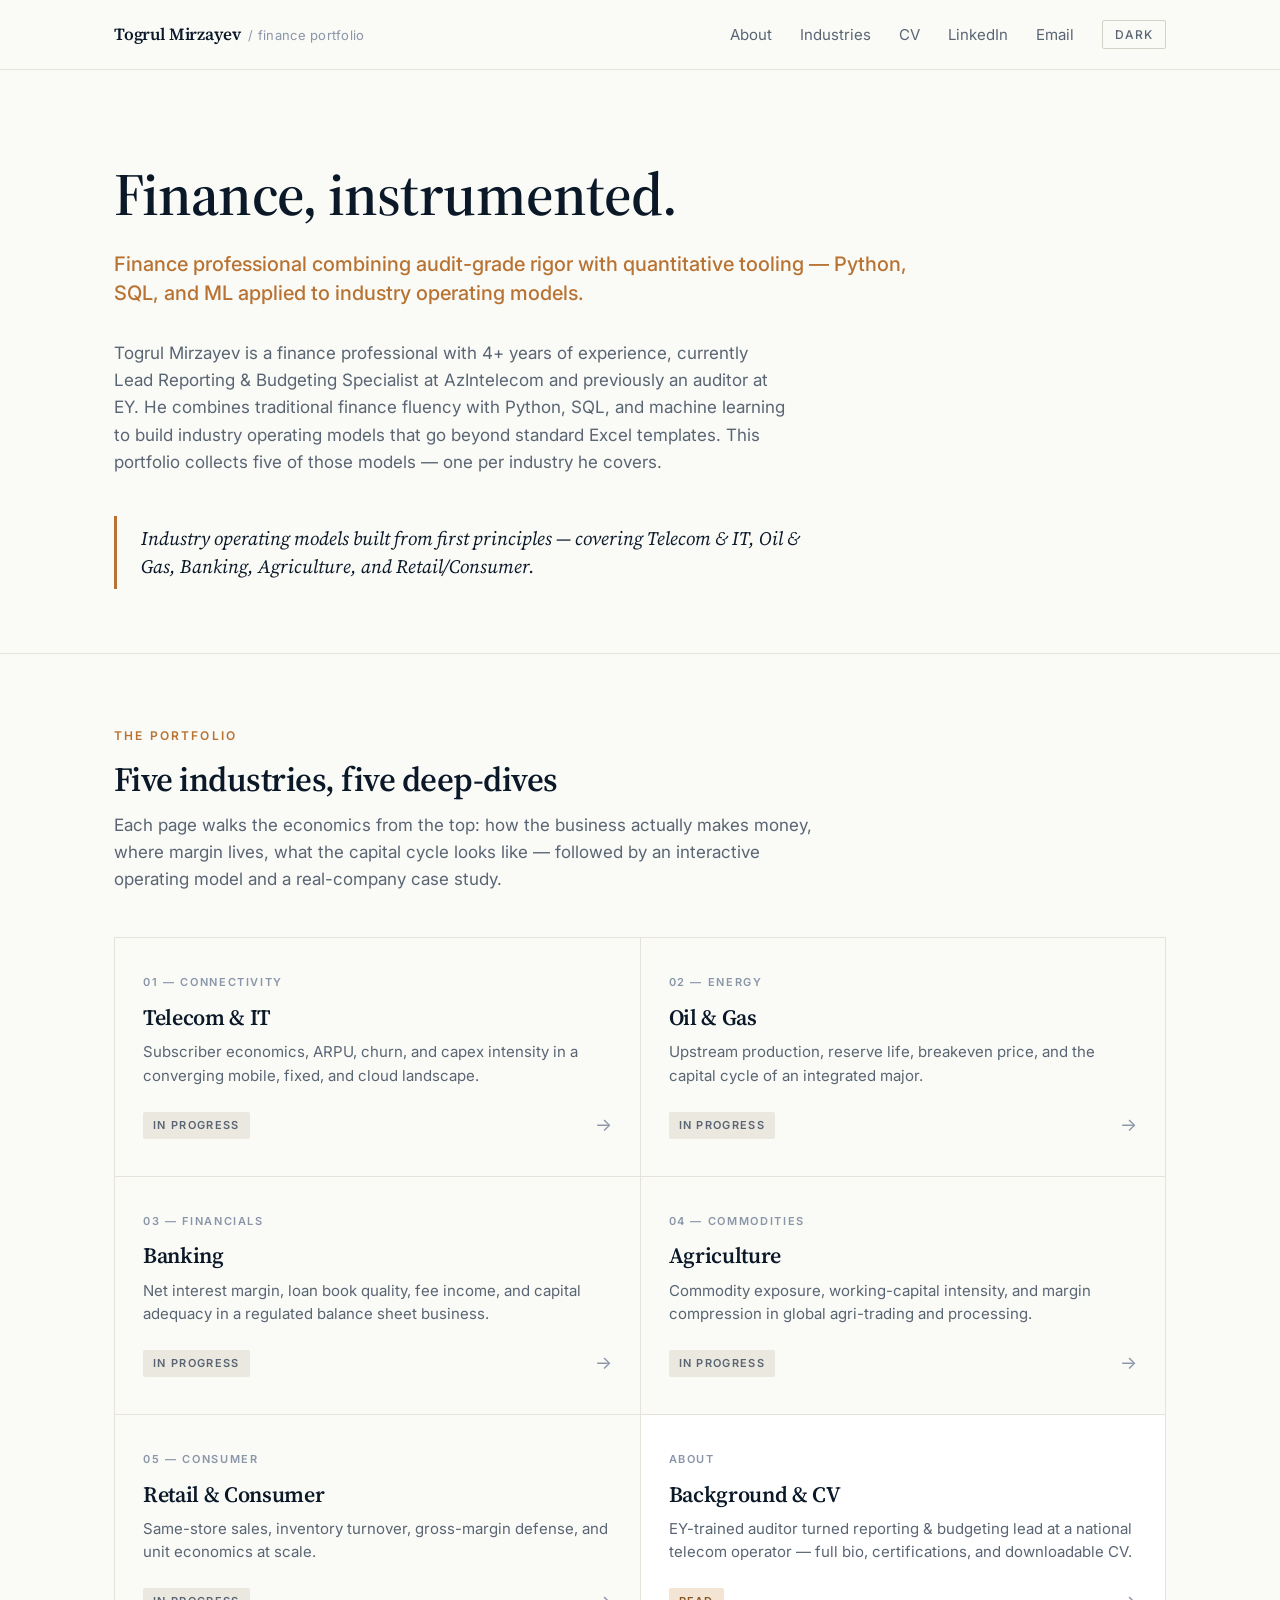
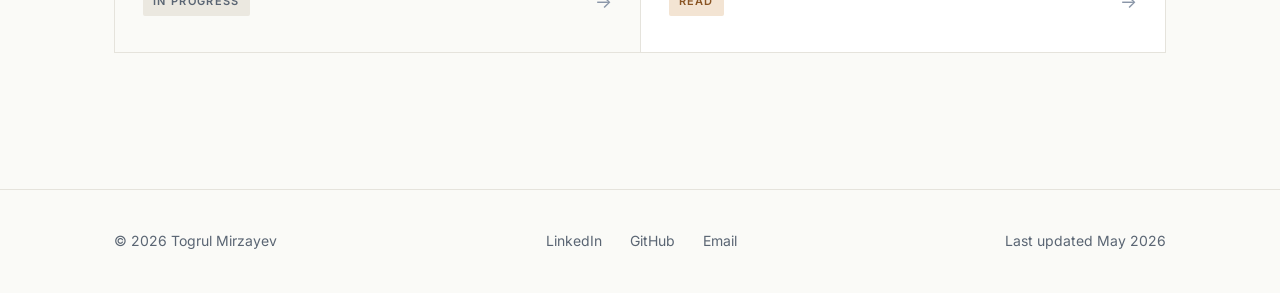
==== index.html @ 83573c83 "Bootstrap finance portfolio site Vanilla HTML/CSS/JS scaffolding for a five-industry finance portfol" ====
<!doctype html>
<html lang="en">
<head>
  <meta charset="utf-8">
  <meta name="viewport" content="width=device-width, initial-scale=1">
  <title>Togrul Mirzayev — Finance Portfolio</title>
  <meta name="description" content="Industry operating models built from first principles — covering Telecom &amp; IT, Oil &amp; Gas, Banking, Agriculture, and Retail/Consumer.">
  <link rel="stylesheet" href="assets/css/styles.css">
  <script src="assets/js/main.js"></script>
</head>
<body>

<header class="site-header">
  <div class="container">
    <a class="brand" href="index.html">Togrul Mirzayev<span class="brand-sub">/ finance portfolio</span></a>
    <nav class="nav" aria-label="Primary">
      <a href="about.html">About</a>
      <a href="industries/index.html">Industries</a>
      <a href="cv/cv.pdf">CV</a>
      <a href="https://www.linkedin.com/in/togrul-mirzayev/" target="_blank" rel="noopener">LinkedIn</a>
      <a href="mailto:mutaliboglutogrul@gmail.com">Email</a>
      <button class="theme-toggle" type="button" aria-label="Toggle dark mode">Dark</button>
    </nav>
  </div>
</header>

<section class="hero">
  <div class="container">
    <h1>Finance, instrumented.</h1>
    <p class="headline">Finance professional combining audit-grade rigor with quantitative tooling — Python, SQL, and ML applied to industry operating models.</p>
    <p class="bio">Togrul Mirzayev is a finance professional with 4+ years of experience, currently Lead Reporting &amp; Budgeting Specialist at AzIntelecom and previously an auditor at EY. He combines traditional finance fluency with Python, SQL, and machine learning to build industry operating models that go beyond standard Excel templates. This portfolio collects five of those models — one per industry he covers.</p>
    <div class="value-prop">
      <p>Industry operating models built from first principles — covering Telecom &amp; IT, Oil &amp; Gas, Banking, Agriculture, and Retail/Consumer.</p>
    </div>
  </div>
</section>

<section id="industries">
  <div class="container">
    <div class="section-header">
      <div class="section-eyebrow">The portfolio</div>
      <h2 class="section-title">Five industries, five deep-dives</h2>
      <p class="section-lede">Each page walks the economics from the top: how the business actually makes money, where margin lives, what the capital cycle looks like — followed by an interactive operating model and a real-company case study.</p>
    </div>

    <div class="industry-grid">

      <a class="industry-card" href="industries/telecom-it/index.html">
        <div>
          <div class="sector">01 — Connectivity</div>
          <h3>Telecom &amp; IT</h3>
          <p>Subscriber economics, ARPU, churn, and capex intensity in a converging mobile, fixed, and cloud landscape.</p>
        </div>
        <div class="card-footer">
          <span class="status status-progress">In progress</span>
          <span class="arrow" aria-hidden="true">&rarr;</span>
        </div>
      </a>

      <a class="industry-card" href="industries/oil-gas/index.html">
        <div>
          <div class="sector">02 — Energy</div>
          <h3>Oil &amp; Gas</h3>
          <p>Upstream production, reserve life, breakeven price, and the capital cycle of an integrated major.</p>
        </div>
        <div class="card-footer">
          <span class="status status-progress">In progress</span>
          <span class="arrow" aria-hidden="true">&rarr;</span>
        </div>
      </a>

      <a class="industry-card" href="industries/banking/index.html">
        <div>
          <div class="sector">03 — Financials</div>
          <h3>Banking</h3>
          <p>Net interest margin, loan book quality, fee income, and capital adequacy in a regulated balance sheet business.</p>
        </div>
        <div class="card-footer">
          <span class="status status-progress">In progress</span>
          <span class="arrow" aria-hidden="true">&rarr;</span>
        </div>
      </a>

      <a class="industry-card" href="industries/agriculture/index.html">
        <div>
          <div class="sector">04 — Commodities</div>
          <h3>Agriculture</h3>
          <p>Commodity exposure, working-capital intensity, and margin compression in global agri-trading and processing.</p>
        </div>
        <div class="card-footer">
          <span class="status status-progress">In progress</span>
          <span class="arrow" aria-hidden="true">&rarr;</span>
        </div>
      </a>

      <a class="industry-card" href="industries/retail-consumer/index.html">
        <div>
          <div class="sector">05 — Consumer</div>
          <h3>Retail &amp; Consumer</h3>
          <p>Same-store sales, inventory turnover, gross-margin defense, and unit economics at scale.</p>
        </div>
        <div class="card-footer">
          <span class="status status-progress">In progress</span>
          <span class="arrow" aria-hidden="true">&rarr;</span>
        </div>
      </a>

      <a class="industry-card" href="about.html" style="background: var(--bg-elevated);">
        <div>
          <div class="sector">About</div>
          <h3>Background &amp; CV</h3>
          <p>EY-trained auditor turned reporting &amp; budgeting lead at a national telecom operator — full bio, certifications, and downloadable CV.</p>
        </div>
        <div class="card-footer">
          <span class="status status-live">Read</span>
          <span class="arrow" aria-hidden="true">&rarr;</span>
        </div>
      </a>

    </div>
  </div>
</section>

<footer class="site-footer">
  <div class="container">
    <div>&copy; 2026 Togrul Mirzayev</div>
    <div class="footer-links">
      <a href="https://www.linkedin.com/in/togrul-mirzayev/" target="_blank" rel="noopener">LinkedIn</a>
      <a href="https://github.com/jackiDefi" target="_blank" rel="noopener">GitHub</a>
      <a href="mailto:mutaliboglutogrul@gmail.com">Email</a>
    </div>
    <div>Last updated May 2026</div>
  </div>
</footer>

</body>
</html>
---- assets/css/styles.css ----
/* ---------------------------------------------------------------
   Togrul Mirzayev — Finance Portfolio
   Single shared stylesheet. Editorial / restrained.
--------------------------------------------------------------- */

@import url('https://fonts.googleapis.com/css2?family=Inter:wght@400;500;600;700&family=Source+Serif+4:opsz,wght@8..60,400;8..60,500;8..60,600;8..60,700&display=swap');

:root {
  --bg: #fafaf7;
  --bg-elevated: #ffffff;
  --text: #0a1828;
  --text-muted: #5a6573;
  --text-subtle: #8a96a8;
  --accent: #b87333;
  --accent-hover: #a16429;
  --border: #e5e3dc;
  --border-strong: #d4d2c8;
  --hover-bg: #f1efe6;
  --status-progress-bg: #ebe8e0;
  --status-progress-text: #5a6573;
  --status-live-bg: #f3e4d3;
  --status-live-text: #8a5524;
  --negative: #c0392b;
}

[data-theme="dark"] {
  --bg: #0a1828;
  --bg-elevated: #0f2138;
  --text: #fafaf7;
  --text-muted: #9aa5b5;
  --text-subtle: #6a7585;
  --accent: #d49254;
  --accent-hover: #e0a468;
  --border: #1f2d40;
  --border-strong: #2a3a52;
  --hover-bg: #14243a;
  --status-progress-bg: #1f2d40;
  --status-progress-text: #9aa5b5;
  --status-live-bg: #3a2a18;
  --status-live-text: #e0a468;
  --negative: #e57363;
}

* { box-sizing: border-box; margin: 0; padding: 0; }
html { scroll-behavior: smooth; }

body {
  font-family: 'Inter', -apple-system, BlinkMacSystemFont, 'Segoe UI', sans-serif;
  background: var(--bg);
  color: var(--text);
  line-height: 1.6;
  font-size: 16px;
  -webkit-font-smoothing: antialiased;
  -moz-osx-font-smoothing: grayscale;
  transition: background-color 0.2s ease, color 0.2s ease;
}

h1, h2, h3, h4, h5, h6 {
  font-family: 'Source Serif 4', 'Source Serif Pro', Georgia, serif;
  font-weight: 600;
  letter-spacing: -0.015em;
  line-height: 1.2;
  color: var(--text);
}

a { color: var(--accent); text-decoration: none; }
a:hover { color: var(--accent-hover); }

.container {
  max-width: 1100px;
  margin: 0 auto;
  padding: 0 1.5rem;
}
.container-narrow {
  max-width: 720px;
  margin: 0 auto;
  padding: 0 1.5rem;
}

/* ----- Header ----- */
.site-header {
  border-bottom: 1px solid var(--border);
  padding: 1.25rem 0;
  background: var(--bg);
  position: sticky;
  top: 0;
  z-index: 10;
}
.site-header .container {
  display: flex;
  align-items: center;
  justify-content: space-between;
  gap: 2rem;
}
.brand {
  font-family: 'Source Serif 4', Georgia, serif;
  font-weight: 600;
  font-size: 1.0625rem;
  color: var(--text);
  letter-spacing: -0.01em;
}
.brand:hover { color: var(--accent); }
.brand-sub {
  font-family: 'Inter', sans-serif;
  font-weight: 400;
  font-size: 0.8125rem;
  color: var(--text-subtle);
  margin-left: 0.5rem;
  letter-spacing: 0.02em;
}

.nav {
  display: flex;
  align-items: center;
  gap: 1.75rem;
  font-size: 0.9375rem;
}
.nav a {
  color: var(--text-muted);
  transition: color 0.15s ease;
}
.nav a:hover, .nav a.active { color: var(--text); }

.theme-toggle {
  background: none;
  border: 1px solid var(--border-strong);
  color: var(--text-muted);
  padding: 0.375rem 0.75rem;
  font-family: inherit;
  font-size: 0.75rem;
  cursor: pointer;
  border-radius: 2px;
  letter-spacing: 0.08em;
  text-transform: uppercase;
  font-weight: 500;
  transition: color 0.15s ease, border-color 0.15s ease;
}
.theme-toggle:hover { color: var(--text); border-color: var(--text-muted); }

/* ----- Hero ----- */
.hero {
  padding: 5.5rem 0 4rem;
  border-bottom: 1px solid var(--border);
}
.hero h1 {
  font-size: clamp(2.25rem, 5.5vw, 3.75rem);
  margin-bottom: 1.25rem;
  max-width: 22ch;
}
.hero .headline {
  font-size: clamp(1.0625rem, 1.8vw, 1.25rem);
  color: var(--accent);
  font-weight: 500;
  margin-bottom: 2rem;
  max-width: 52rem;
  line-height: 1.45;
}
.hero .bio {
  font-size: 1.0625rem;
  color: var(--text-muted);
  max-width: 42rem;
}
.value-prop {
  border-left: 3px solid var(--accent);
  padding: 0.5rem 0 0.5rem 1.5rem;
  margin-top: 2.5rem;
  max-width: 44rem;
}
.value-prop p {
  font-family: 'Source Serif 4', Georgia, serif;
  font-size: 1.1875rem;
  font-style: italic;
  color: var(--text);
  line-height: 1.5;
}

/* ----- Section ----- */
section { padding: 4.5rem 0; }
.section-header { margin-bottom: 2.75rem; }
.section-eyebrow {
  font-size: 0.75rem;
  text-transform: uppercase;
  letter-spacing: 0.18em;
  color: var(--accent);
  margin-bottom: 0.875rem;
  font-weight: 600;
  font-family: 'Inter', sans-serif;
}
.section-title {
  font-size: clamp(1.625rem, 3vw, 2.125rem);
  margin-bottom: 0.75rem;
}
.section-lede {
  color: var(--text-muted);
  max-width: 44rem;
  font-size: 1.0625rem;
}

/* ----- Industry grid ----- */
.industry-grid {
  display: grid;
  grid-template-columns: repeat(2, 1fr);
  gap: 1px;
  background: var(--border);
  border: 1px solid var(--border);
}
.industry-card {
  background: var(--bg);
  padding: 2.25rem 1.75rem;
  color: inherit;
  display: flex;
  flex-direction: column;
  justify-content: space-between;
  min-height: 200px;
  transition: background 0.15s ease;
  position: relative;
}
.industry-card:hover { background: var(--hover-bg); color: inherit; }
.industry-card h3 {
  font-size: 1.375rem;
  margin-bottom: 0.625rem;
}
.industry-card .sector {
  font-size: 0.6875rem;
  text-transform: uppercase;
  letter-spacing: 0.15em;
  color: var(--text-subtle);
  margin-bottom: 0.75rem;
  font-weight: 600;
}
.industry-card p {
  color: var(--text-muted);
  font-size: 0.9375rem;
  margin-bottom: 1.5rem;
  line-height: 1.55;
}
.industry-card .card-footer {
  display: flex;
  align-items: center;
  justify-content: space-between;
  margin-top: auto;
}
.industry-card .arrow {
  color: var(--text-subtle);
  font-size: 1.125rem;
  transition: transform 0.15s ease, color 0.15s ease;
}
.industry-card:hover .arrow {
  transform: translateX(4px);
  color: var(--accent);
}

.status {
  display: inline-block;
  font-size: 0.6875rem;
  font-weight: 600;
  text-transform: uppercase;
  letter-spacing: 0.12em;
  padding: 0.3125rem 0.625rem;
  border-radius: 2px;
  font-family: 'Inter', sans-serif;
}
.status-progress {
  background: var(--status-progress-bg);
  color: var(--status-progress-text);
}
.status-live {
  background: var(--status-live-bg);
  color: var(--status-live-text);
}

/* ----- Page header (about / industries / individual) ----- */
.page-header {
  padding: 4.5rem 0 2.75rem;
  border-bottom: 1px solid var(--border);
}
.page-header .eyebrow {
  font-size: 0.75rem;
  text-transform: uppercase;
  letter-spacing: 0.18em;
  color: var(--accent);
  margin-bottom: 0.875rem;
  font-weight: 600;
}
.page-header h1 {
  font-size: clamp(2rem, 4.5vw, 3rem);
  margin-bottom: 0.75rem;
  max-width: 22ch;
}
.page-header .subtitle {
  color: var(--text-muted);
  font-size: 1.0625rem;
  max-width: 44rem;
}

/* ----- Prose ----- */
.prose {
  max-width: 44rem;
  font-size: 1.0625rem;
}
.prose p {
  margin-bottom: 1.25rem;
  color: var(--text);
  line-height: 1.7;
}
.prose h2 {
  font-size: 1.5rem;
  margin: 2.75rem 0 1rem;
}
.prose h3 {
  font-size: 1.1875rem;
  margin: 2rem 0 0.75rem;
}
.prose ul, .prose ol {
  margin: 0 0 1.25rem 1.5rem;
  color: var(--text);
}
.prose li { margin-bottom: 0.375rem; line-height: 1.65; }

/* ----- Detail list (about page) ----- */
.detail-grid {
  display: grid;
  grid-template-columns: 180px 1fr;
  gap: 1.5rem 2.5rem;
  margin: 2.5rem 0;
  max-width: 44rem;
}
.detail-grid dt {
  font-size: 0.75rem;
  text-transform: uppercase;
  letter-spacing: 0.12em;
  color: var(--text-subtle);
  padding-top: 0.25rem;
  font-weight: 600;
}
.detail-grid dd { color: var(--text); }
.detail-grid dd ul { list-style: none; }
.detail-grid dd li { padding: 0.125rem 0; }

/* ----- Buttons ----- */
.btn {
  display: inline-block;
  background: var(--text);
  color: var(--bg);
  padding: 0.8125rem 1.5rem;
  font-weight: 500;
  font-size: 0.9375rem;
  border-radius: 2px;
  transition: background 0.15s ease;
  border: 1px solid var(--text);
  cursor: pointer;
  font-family: inherit;
}
.btn:hover { background: var(--accent); border-color: var(--accent); color: var(--bg); }
.btn-outline {
  background: transparent;
  color: var(--text);
}
.btn-outline:hover { background: var(--text); color: var(--bg); }

/* ----- Breadcrumb ----- */
.breadcrumb {
  padding: 1.25rem 0;
  font-size: 0.875rem;
  color: var(--text-muted);
  border-bottom: 1px solid var(--border);
}
.breadcrumb a { color: var(--text-muted); }
.breadcrumb a:hover { color: var(--text); }
.breadcrumb .sep { margin: 0 0.5rem; color: var(--text-subtle); }
.breadcrumb .current { color: var(--text); }

/* ----- Coming soon block ----- */
.coming-soon {
  padding: 6rem 0;
  text-align: center;
}
.coming-soon .eyebrow {
  display: inline-block;
  font-size: 0.75rem;
  text-transform: uppercase;
  letter-spacing: 0.18em;
  color: var(--accent);
  margin-bottom: 1.5rem;
  font-weight: 600;
}
.coming-soon h1 {
  font-size: clamp(2rem, 4vw, 2.75rem);
  margin-bottom: 1rem;
}
.coming-soon p {
  color: var(--text-muted);
  max-width: 36rem;
  margin: 0 auto 2rem;
  font-size: 1.0625rem;
}
.coming-soon .scope {
  max-width: 36rem;
  margin: 2.5rem auto 0;
  text-align: left;
  padding: 1.75rem;
  border: 1px solid var(--border);
  border-radius: 2px;
}
.coming-soon .scope h3 {
  font-size: 0.75rem;
  text-transform: uppercase;
  letter-spacing: 0.15em;
  color: var(--accent);
  margin-bottom: 1rem;
  font-weight: 600;
  font-family: 'Inter', sans-serif;
}
.coming-soon .scope ul {
  list-style: none;
  color: var(--text);
}
.coming-soon .scope li {
  padding: 0.5rem 0;
  border-bottom: 1px solid var(--border);
  font-size: 0.9375rem;
}
.coming-soon .scope li:last-child { border-bottom: none; }

/* ----- Footer ----- */
.site-footer {
  border-top: 1px solid var(--border);
  padding: 2.5rem 0;
  margin-top: 4rem;
  font-size: 0.875rem;
  color: var(--text-muted);
}
.site-footer .container {
  display: flex;
  justify-content: space-between;
  align-items: center;
  flex-wrap: wrap;
  gap: 1rem;
}
.footer-links {
  display: flex;
  gap: 1.75rem;
}
.footer-links a { color: var(--text-muted); }
.footer-links a:hover { color: var(--text); }

/* ----- Tabular numbers ----- */
.num, td.num, .num td, .tabular {
  font-variant-numeric: tabular-nums;
}

/* ----- Responsive ----- */
@media (max-width: 768px) {
  .industry-grid { grid-template-columns: 1fr; }
  .hero { padding: 3.5rem 0 3rem; }
  section { padding: 3rem 0; }
  .detail-grid { grid-template-columns: 1fr; gap: 0.25rem 0; }
  .detail-grid dt { padding-top: 1.25rem; }
  .nav { gap: 1.25rem; font-size: 0.875rem; }
  .site-header .container { flex-wrap: wrap; }
  .site-footer .container { flex-direction: column; text-align: center; }
  .footer-links { flex-wrap: wrap; justify-content: center; }
}

@media (max-width: 480px) {
  .container, .container-narrow { padding: 0 1.25rem; }
  .nav { gap: 1rem; font-size: 0.8125rem; }
  .brand-sub { display: none; }
}
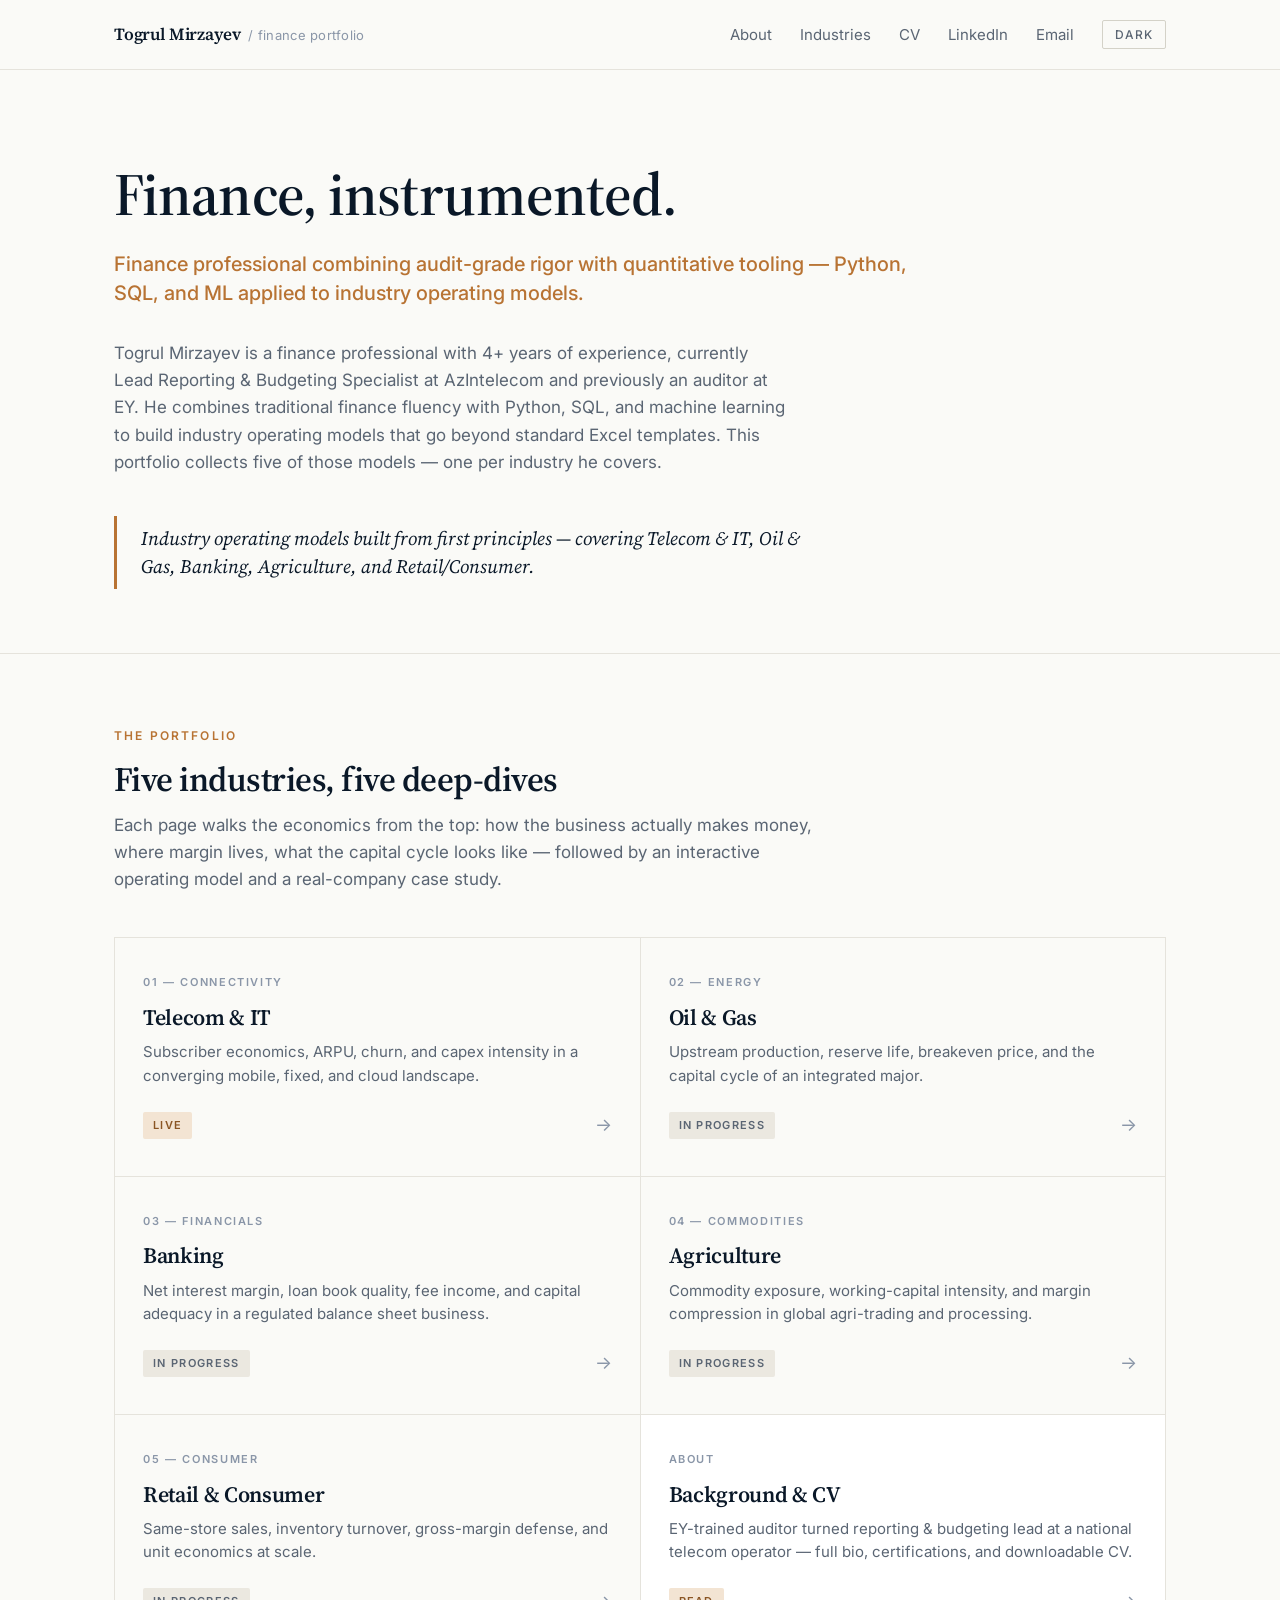
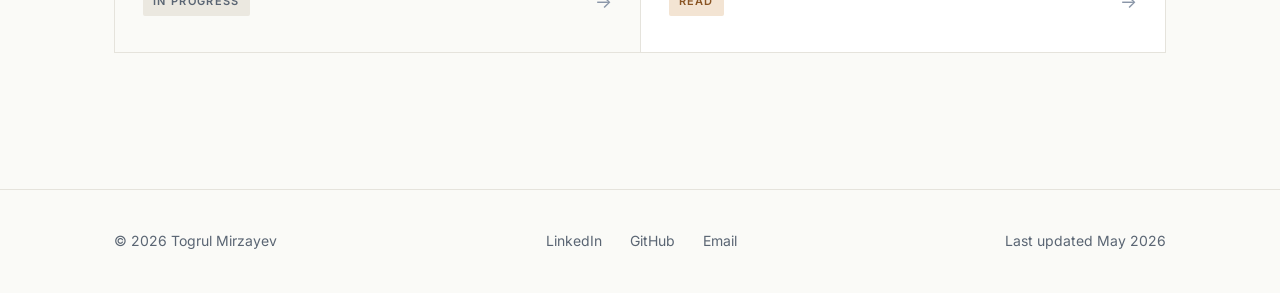
==== commit 47391d8a: "Add Telecom & IT deep-dive Replaces the "Coming soon" placeholder with the full deep-dive: industry " ====
--- a/index.html
+++ b/index.html
@@ -16,7 +16,7 @@
     <nav class="nav" aria-label="Primary">
       <a href="about.html">About</a>
       <a href="industries/index.html">Industries</a>
-      <a href="cv/cv.pdf">CV</a>
+      <a href="cv/cv.pdf" download="Togrul-Mirzayev-CV.pdf">CV</a>
       <a href="https://www.linkedin.com/in/togrul-mirzayev/" target="_blank" rel="noopener">LinkedIn</a>
       <a href="mailto:mutaliboglutogrul@gmail.com">Email</a>
       <button class="theme-toggle" type="button" aria-label="Toggle dark mode">Dark</button>
@@ -52,7 +52,7 @@
           <p>Subscriber economics, ARPU, churn, and capex intensity in a converging mobile, fixed, and cloud landscape.</p>
         </div>
         <div class="card-footer">
-          <span class="status status-progress">In progress</span>
+          <span class="status status-live">Live</span>
           <span class="arrow" aria-hidden="true">&rarr;</span>
         </div>
       </a>
--- a/assets/css/styles.css
+++ b/assets/css/styles.css
@@ -449,6 +449,321 @@
   font-variant-numeric: tabular-nums;
 }
 
+/* ----- Interactive operating model ----- */
+.model {
+  display: grid;
+  grid-template-columns: 340px 1fr;
+  gap: 2.5rem;
+  margin: 2rem 0;
+  align-items: start;
+}
+.model-inputs {
+  background: var(--bg);
+  border: 1px solid var(--border);
+  padding: 1.75rem 1.5rem;
+  position: sticky;
+  top: 5rem;
+}
+.model-inputs h3 {
+  font-size: 0.75rem;
+  text-transform: uppercase;
+  letter-spacing: 0.15em;
+  color: var(--accent);
+  margin-bottom: 1.25rem;
+  font-weight: 600;
+  font-family: 'Inter', sans-serif;
+}
+.input-group {
+  display: block;
+  margin-bottom: 1rem;
+}
+.input-group:last-of-type { margin-bottom: 0.5rem; }
+.input-group label {
+  display: flex;
+  justify-content: space-between;
+  align-items: baseline;
+  font-size: 0.8125rem;
+  color: var(--text-muted);
+  margin-bottom: 0.375rem;
+}
+.input-group label .unit {
+  color: var(--text-subtle);
+  font-size: 0.75rem;
+}
+.input-group .value-display {
+  font-variant-numeric: tabular-nums;
+  color: var(--text);
+  font-weight: 600;
+  font-size: 0.9375rem;
+}
+.input-group input[type="range"] {
+  width: 100%;
+  -webkit-appearance: none;
+  appearance: none;
+  height: 4px;
+  background: var(--border-strong);
+  border-radius: 2px;
+  outline: none;
+  margin: 0.25rem 0;
+}
+.input-group input[type="range"]::-webkit-slider-thumb {
+  -webkit-appearance: none;
+  appearance: none;
+  width: 16px;
+  height: 16px;
+  background: var(--accent);
+  border-radius: 50%;
+  cursor: pointer;
+  transition: transform 0.1s ease;
+}
+.input-group input[type="range"]::-webkit-slider-thumb:hover { transform: scale(1.15); }
+.input-group input[type="range"]::-moz-range-thumb {
+  width: 16px;
+  height: 16px;
+  background: var(--accent);
+  border-radius: 50%;
+  cursor: pointer;
+  border: none;
+}
+.input-divider {
+  border-top: 1px solid var(--border);
+  margin: 1.25rem 0;
+}
+.input-section-label {
+  font-size: 0.6875rem;
+  text-transform: uppercase;
+  letter-spacing: 0.12em;
+  color: var(--text-subtle);
+  margin-bottom: 0.75rem;
+  font-weight: 600;
+}
+.btn-reset {
+  margin-top: 1.25rem;
+  width: 100%;
+  background: transparent;
+  color: var(--text-muted);
+  border: 1px solid var(--border-strong);
+  padding: 0.5rem 1rem;
+  font-size: 0.8125rem;
+  font-family: inherit;
+  cursor: pointer;
+  border-radius: 2px;
+  transition: color 0.15s ease, border-color 0.15s ease;
+}
+.btn-reset:hover { color: var(--text); border-color: var(--text-muted); }
+
+.model-outputs {
+  min-width: 0;
+}
+
+/* ----- Forecast tables ----- */
+.fin-table {
+  width: 100%;
+  border-collapse: collapse;
+  font-size: 0.875rem;
+  font-variant-numeric: tabular-nums;
+  margin-bottom: 1.5rem;
+}
+.fin-table caption {
+  text-align: left;
+  font-size: 0.6875rem;
+  text-transform: uppercase;
+  letter-spacing: 0.15em;
+  color: var(--accent);
+  font-weight: 600;
+  font-family: 'Inter', sans-serif;
+  padding-bottom: 0.75rem;
+  caption-side: top;
+}
+.fin-table thead th {
+  text-align: right;
+  padding: 0.625rem 0.75rem;
+  font-size: 0.75rem;
+  font-weight: 600;
+  color: var(--text-subtle);
+  text-transform: uppercase;
+  letter-spacing: 0.08em;
+  border-bottom: 1px solid var(--border-strong);
+}
+.fin-table thead th:first-child {
+  text-align: left;
+  color: var(--text-muted);
+}
+.fin-table tbody td {
+  padding: 0.5rem 0.75rem;
+  text-align: right;
+  border-bottom: 1px solid var(--border);
+  color: var(--text);
+}
+.fin-table tbody td:first-child {
+  text-align: left;
+  color: var(--text-muted);
+  font-weight: 500;
+}
+.fin-table tbody tr.subtotal td {
+  border-top: 1px solid var(--border-strong);
+  border-bottom: 1px solid var(--border-strong);
+  font-weight: 600;
+  background: var(--hover-bg);
+}
+.fin-table tbody tr.subtotal td:first-child { color: var(--text); }
+.fin-table .negative { color: var(--negative); }
+
+/* ----- DCF summary box ----- */
+.dcf-summary {
+  display: grid;
+  grid-template-columns: repeat(4, 1fr);
+  gap: 1px;
+  background: var(--border);
+  border: 1px solid var(--border);
+  margin: 1.5rem 0 2rem;
+}
+.dcf-cell {
+  background: var(--bg);
+  padding: 1.25rem 1rem;
+}
+.dcf-cell .label {
+  font-size: 0.6875rem;
+  text-transform: uppercase;
+  letter-spacing: 0.12em;
+  color: var(--text-subtle);
+  margin-bottom: 0.375rem;
+  font-weight: 600;
+}
+.dcf-cell .figure {
+  font-size: 1.5rem;
+  font-weight: 600;
+  font-family: 'Source Serif 4', Georgia, serif;
+  font-variant-numeric: tabular-nums;
+  letter-spacing: -0.01em;
+  color: var(--text);
+}
+.dcf-cell .unit {
+  display: block;
+  font-size: 0.75rem;
+  color: var(--text-subtle);
+  margin-top: 0.25rem;
+  font-family: 'Inter', sans-serif;
+  font-weight: 400;
+}
+
+/* ----- Chart containers ----- */
+.chart-row {
+  display: grid;
+  grid-template-columns: 1fr 1fr;
+  gap: 1.5rem;
+  margin-bottom: 2rem;
+}
+.chart-container {
+  background: var(--bg);
+  border: 1px solid var(--border);
+  padding: 1.25rem;
+}
+.chart-container h4 {
+  font-size: 0.6875rem;
+  text-transform: uppercase;
+  letter-spacing: 0.15em;
+  color: var(--accent);
+  margin-bottom: 1rem;
+  font-weight: 600;
+  font-family: 'Inter', sans-serif;
+}
+.chart-container .canvas-wrap {
+  position: relative;
+  height: 220px;
+}
+
+/* ----- Comparison table (case study) ----- */
+.compare-table {
+  width: 100%;
+  border-collapse: collapse;
+  font-size: 0.9375rem;
+  font-variant-numeric: tabular-nums;
+  margin: 1.5rem 0;
+}
+.compare-table th, .compare-table td {
+  padding: 0.875rem 1rem;
+  border-bottom: 1px solid var(--border);
+  text-align: right;
+}
+.compare-table th { color: var(--text-subtle); font-weight: 600; font-size: 0.75rem; text-transform: uppercase; letter-spacing: 0.1em; }
+.compare-table th:first-child, .compare-table td:first-child { text-align: left; color: var(--text-muted); }
+
+/* ----- Source / assumption pill ----- */
+.tag {
+  display: inline-block;
+  font-size: 0.6875rem;
+  text-transform: uppercase;
+  letter-spacing: 0.1em;
+  padding: 0.1875rem 0.5rem;
+  border-radius: 2px;
+  font-weight: 600;
+  margin-left: 0.5rem;
+  vertical-align: middle;
+}
+.tag-source { background: var(--status-progress-bg); color: var(--status-progress-text); }
+.tag-assume { background: var(--status-live-bg); color: var(--status-live-text); }
+
+/* ----- Prev / next industry nav ----- */
+.industry-nav {
+  display: grid;
+  grid-template-columns: 1fr 1fr;
+  gap: 1px;
+  background: var(--border);
+  border: 1px solid var(--border);
+  margin-top: 3rem;
+}
+.industry-nav a {
+  background: var(--bg);
+  padding: 1.5rem 1.5rem;
+  color: inherit;
+  transition: background 0.15s ease;
+}
+.industry-nav a:hover { background: var(--hover-bg); }
+.industry-nav .direction {
+  font-size: 0.6875rem;
+  text-transform: uppercase;
+  letter-spacing: 0.15em;
+  color: var(--text-subtle);
+  margin-bottom: 0.375rem;
+  font-weight: 600;
+}
+.industry-nav .label {
+  font-family: 'Source Serif 4', Georgia, serif;
+  font-size: 1.125rem;
+  font-weight: 600;
+  color: var(--text);
+}
+.industry-nav .next { text-align: right; }
+.industry-nav .disabled {
+  background: var(--bg);
+  padding: 1.5rem;
+  color: var(--text-subtle);
+}
+.industry-nav .disabled .label { color: var(--text-subtle); }
+
+/* ----- Section divider for in-page jumps ----- */
+.section-divider {
+  border-top: 1px solid var(--border);
+  margin: 3rem 0;
+}
+
+/* ----- Responsive: model layout collapses ----- */
+@media (max-width: 900px) {
+  .model { grid-template-columns: 1fr; gap: 1.5rem; }
+  .model-inputs { position: static; }
+  .chart-row { grid-template-columns: 1fr; }
+  .dcf-summary { grid-template-columns: repeat(2, 1fr); }
+}
+
+@media (max-width: 768px) {
+  .industry-nav { grid-template-columns: 1fr; }
+  .industry-nav .next { text-align: left; }
+  .fin-table { font-size: 0.8125rem; }
+  .fin-table thead th, .fin-table tbody td { padding: 0.5rem 0.5rem; }
+  .compare-table { font-size: 0.875rem; }
+}
+
 /* ----- Responsive ----- */
 @media (max-width: 768px) {
   .industry-grid { grid-template-columns: 1fr; }
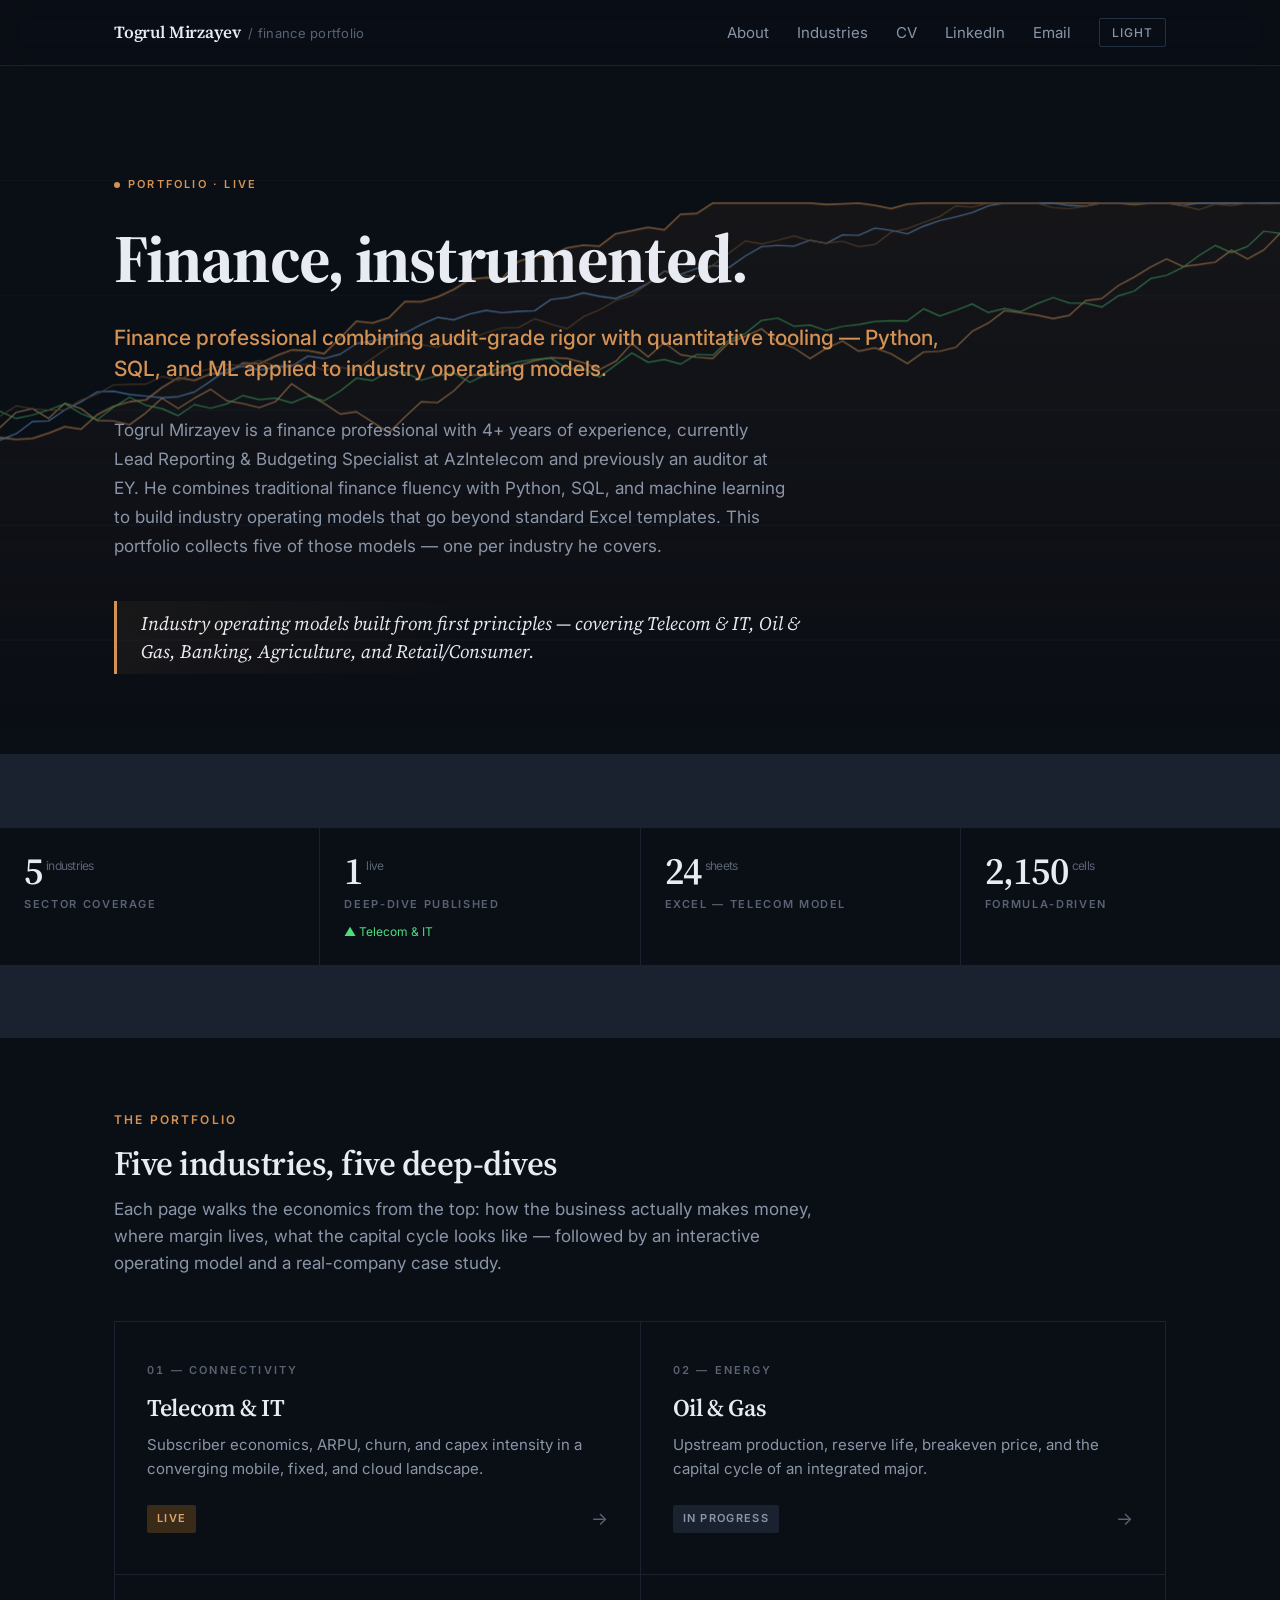
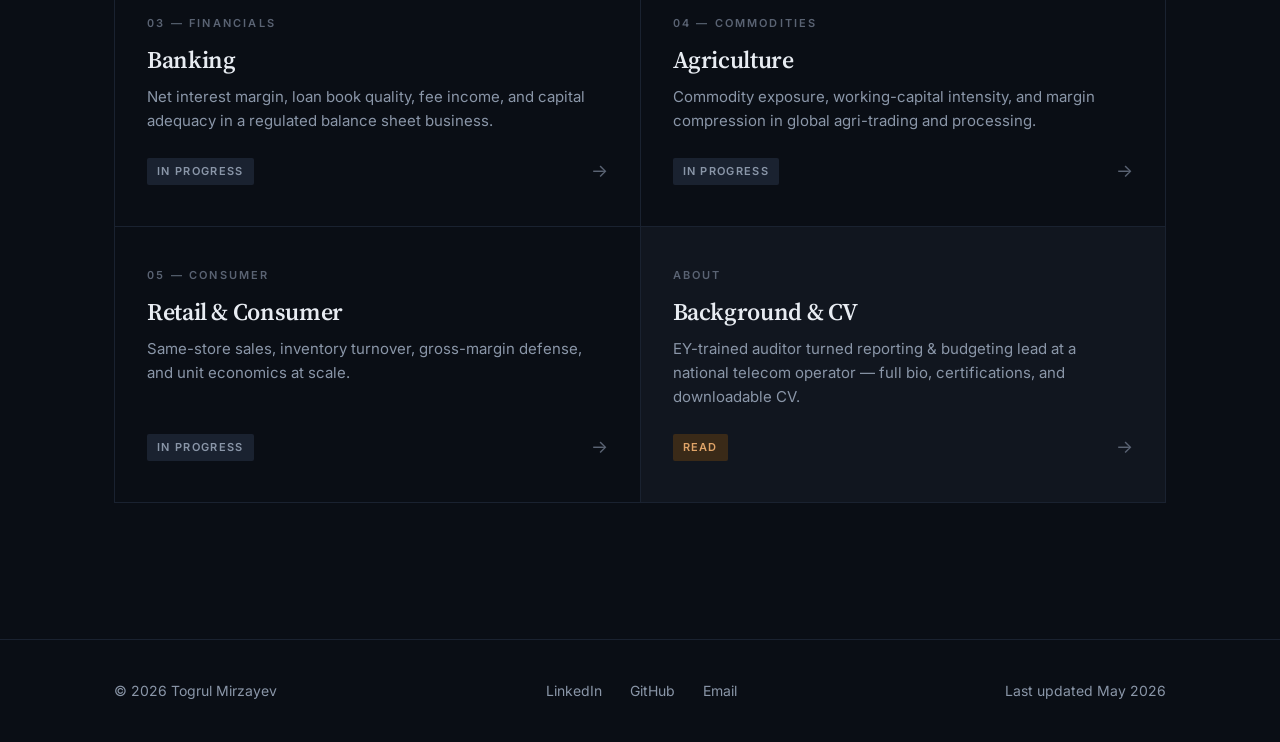
==== commit b19f431a: "Redesign: dark-default premium aesthetic with animated hero chart Switched the portfolio's default t" ====
--- a/index.html
+++ b/index.html
@@ -25,12 +25,36 @@
 </header>
 
 <section class="hero">
+  <canvas id="hero-chart" class="hero-canvas" aria-hidden="true"></canvas>
   <div class="container">
+    <div class="eyebrow">Portfolio &middot; Live</div>
     <h1>Finance, instrumented.</h1>
     <p class="headline">Finance professional combining audit-grade rigor with quantitative tooling — Python, SQL, and ML applied to industry operating models.</p>
     <p class="bio">Togrul Mirzayev is a finance professional with 4+ years of experience, currently Lead Reporting &amp; Budgeting Specialist at AzIntelecom and previously an auditor at EY. He combines traditional finance fluency with Python, SQL, and machine learning to build industry operating models that go beyond standard Excel templates. This portfolio collects five of those models — one per industry he covers.</p>
     <div class="value-prop">
       <p>Industry operating models built from first principles — covering Telecom &amp; IT, Oil &amp; Gas, Banking, Agriculture, and Retail/Consumer.</p>
+    </div>
+  </div>
+</section>
+
+<section class="stats-bar" aria-label="Portfolio scope">
+  <div class="container" style="display: contents;">
+    <div class="stat">
+      <div class="stat-value">5<span class="unit">industries</span></div>
+      <div class="stat-label">Sector coverage</div>
+    </div>
+    <div class="stat">
+      <div class="stat-value">1<span class="unit">live</span></div>
+      <div class="stat-label">Deep-dive published</div>
+      <div class="stat-trend">▲ Telecom &amp; IT</div>
+    </div>
+    <div class="stat">
+      <div class="stat-value">24<span class="unit">sheets</span></div>
+      <div class="stat-label">Excel — Telecom model</div>
+    </div>
+    <div class="stat">
+      <div class="stat-value">2,150<span class="unit">cells</span></div>
+      <div class="stat-label">Formula-driven</div>
     </div>
   </div>
 </section>
--- a/assets/css/styles.css
+++ b/assets/css/styles.css
@@ -5,40 +5,55 @@
 
 @import url('https://fonts.googleapis.com/css2?family=Inter:wght@400;500;600;700&family=Source+Serif+4:opsz,wght@8..60,400;8..60,500;8..60,600;8..60,700&display=swap');
 
+/* DEFAULT = DARK — premium finance terminal aesthetic.
+   Light theme is opt-in via .theme-toggle (sets data-theme="light"). */
+
 :root {
-  --bg: #fafaf7;
-  --bg-elevated: #ffffff;
-  --text: #0a1828;
-  --text-muted: #5a6573;
-  --text-subtle: #8a96a8;
-  --accent: #b87333;
-  --accent-hover: #a16429;
-  --border: #e5e3dc;
-  --border-strong: #d4d2c8;
-  --hover-bg: #f1efe6;
-  --status-progress-bg: #ebe8e0;
-  --status-progress-text: #5a6573;
-  --status-live-bg: #f3e4d3;
-  --status-live-text: #8a5524;
-  --negative: #c0392b;
-}
-
-[data-theme="dark"] {
-  --bg: #0a1828;
-  --bg-elevated: #0f2138;
-  --text: #fafaf7;
-  --text-muted: #9aa5b5;
-  --text-subtle: #6a7585;
-  --accent: #d49254;
-  --accent-hover: #e0a468;
-  --border: #1f2d40;
-  --border-strong: #2a3a52;
-  --hover-bg: #14243a;
-  --status-progress-bg: #1f2d40;
-  --status-progress-text: #9aa5b5;
-  --status-live-bg: #3a2a18;
-  --status-live-text: #e0a468;
-  --negative: #e57363;
+  --bg:                  #0a0e15;   /* very dark — slight blue tint, not pure black */
+  --bg-elevated:         #11161f;
+  --bg-card:             #0f141c;
+  --text:                #e8ecf2;   /* off-white — easier on eyes than pure white */
+  --text-muted:          #8a96a8;
+  --text-subtle:         #5a6373;
+  --accent:              #d49254;   /* warm copper — Bloomberg-ish, sophisticated */
+  --accent-bright:       #e8a866;
+  --accent-hover:        #e0a468;
+  --accent-muted:        #8a5e34;
+  --accent-secondary:    #6fb3ff;   /* subtle blue for links / chart accents */
+  --border:              #1a2230;
+  --border-strong:       #243144;
+  --hover-bg:            #131b27;
+  --status-progress-bg:  #1a2230;
+  --status-progress-text:#8a96a8;
+  --status-live-bg:      #3a2a18;
+  --status-live-text:    #e0a468;
+  --negative:            #f87171;
+  --positive:            #4ade80;
+  --grid-line:           #161e2a;   /* very subtle grid for canvas backgrounds */
+}
+
+[data-theme="light"] {
+  --bg:                  #fafaf7;
+  --bg-elevated:         #ffffff;
+  --bg-card:             #ffffff;
+  --text:                #0a1828;
+  --text-muted:          #5a6573;
+  --text-subtle:         #8a96a8;
+  --accent:              #b87333;
+  --accent-bright:       #c98441;
+  --accent-hover:        #a16429;
+  --accent-muted:        #d4a47a;
+  --accent-secondary:    #2563eb;
+  --border:              #e5e3dc;
+  --border-strong:       #d4d2c8;
+  --hover-bg:            #f1efe6;
+  --status-progress-bg:  #ebe8e0;
+  --status-progress-text:#5a6573;
+  --status-live-bg:      #f3e4d3;
+  --status-live-text:    #8a5524;
+  --negative:            #c0392b;
+  --positive:            #2c7a3e;
+  --grid-line:           #ece9df;
 }
 
 * { box-sizing: border-box; margin: 0; padding: 0; }
@@ -80,11 +95,16 @@
 /* ----- Header ----- */
 .site-header {
   border-bottom: 1px solid var(--border);
-  padding: 1.25rem 0;
-  background: var(--bg);
+  padding: 1.125rem 0;
+  background: rgba(10, 14, 21, 0.85);
+  backdrop-filter: saturate(180%) blur(12px);
+  -webkit-backdrop-filter: saturate(180%) blur(12px);
   position: sticky;
   top: 0;
   z-index: 10;
+}
+[data-theme="light"] .site-header {
+  background: rgba(250, 250, 247, 0.85);
 }
 .site-header .container {
   display: flex;
@@ -139,16 +159,58 @@
 
 /* ----- Hero ----- */
 .hero {
-  padding: 5.5rem 0 4rem;
+  position: relative;
+  padding: 6.5rem 0 5rem;
   border-bottom: 1px solid var(--border);
+  overflow: hidden;
+  isolation: isolate;
+}
+.hero-canvas {
+  position: absolute;
+  inset: 0;
+  width: 100%;
+  height: 100%;
+  z-index: 0;
+  opacity: 0.55;
+  pointer-events: none;
+}
+.hero .container {
+  position: relative;
+  z-index: 1;
+}
+.hero .eyebrow {
+  font-size: 0.6875rem;
+  text-transform: uppercase;
+  letter-spacing: 0.2em;
+  color: var(--accent);
+  margin-bottom: 1.5rem;
+  font-weight: 600;
+  display: inline-flex;
+  align-items: center;
+  gap: 0.5rem;
+}
+.hero .eyebrow::before {
+  content: '';
+  display: inline-block;
+  width: 6px;
+  height: 6px;
+  background: var(--accent);
+  border-radius: 50%;
+  animation: pulse 2.4s ease-in-out infinite;
+}
+@keyframes pulse {
+  0%, 100% { opacity: 1; transform: scale(1); }
+  50%      { opacity: 0.4; transform: scale(1.4); }
 }
 .hero h1 {
-  font-size: clamp(2.25rem, 5.5vw, 3.75rem);
-  margin-bottom: 1.25rem;
+  font-size: clamp(2.5rem, 6vw, 4.25rem);
+  margin-bottom: 1.5rem;
   max-width: 22ch;
+  letter-spacing: -0.025em;
+  font-weight: 700;
 }
 .hero .headline {
-  font-size: clamp(1.0625rem, 1.8vw, 1.25rem);
+  font-size: clamp(1.0625rem, 1.8vw, 1.3125rem);
   color: var(--accent);
   font-weight: 500;
   margin-bottom: 2rem;
@@ -159,12 +221,14 @@
   font-size: 1.0625rem;
   color: var(--text-muted);
   max-width: 42rem;
+  line-height: 1.7;
 }
 .value-prop {
   border-left: 3px solid var(--accent);
   padding: 0.5rem 0 0.5rem 1.5rem;
   margin-top: 2.5rem;
   max-width: 44rem;
+  background: linear-gradient(90deg, rgba(212, 146, 84, 0.06), transparent 50%);
 }
 .value-prop p {
   font-family: 'Source Serif 4', Georgia, serif;
@@ -172,6 +236,56 @@
   font-style: italic;
   color: var(--text);
   line-height: 1.5;
+}
+
+/* ----- Stats bar (under hero) ----- */
+.stats-bar {
+  display: grid;
+  grid-template-columns: repeat(4, 1fr);
+  gap: 1px;
+  background: var(--border);
+  border-top: 1px solid var(--border);
+  border-bottom: 1px solid var(--border);
+}
+.stat {
+  background: var(--bg);
+  padding: 1.5rem 1.5rem;
+  display: flex;
+  flex-direction: column;
+  gap: 0.375rem;
+}
+.stat-value {
+  font-family: 'Source Serif 4', Georgia, serif;
+  font-size: clamp(1.75rem, 3vw, 2.5rem);
+  font-weight: 600;
+  color: var(--text);
+  font-variant-numeric: tabular-nums;
+  letter-spacing: -0.02em;
+  line-height: 1;
+}
+.stat-value .unit {
+  font-family: 'Inter', sans-serif;
+  font-size: 0.75rem;
+  font-weight: 400;
+  color: var(--text-subtle);
+  margin-left: 0.25rem;
+  vertical-align: super;
+}
+.stat-label {
+  font-size: 0.6875rem;
+  text-transform: uppercase;
+  letter-spacing: 0.15em;
+  color: var(--text-subtle);
+  font-weight: 600;
+}
+.stat-trend {
+  font-size: 0.75rem;
+  color: var(--positive);
+  font-variant-numeric: tabular-nums;
+  margin-top: 0.125rem;
+}
+@media (max-width: 768px) {
+  .stats-bar { grid-template-columns: repeat(2, 1fr); }
 }
 
 /* ----- Section ----- */
@@ -206,47 +320,64 @@
 }
 .industry-card {
   background: var(--bg);
-  padding: 2.25rem 1.75rem;
+  padding: 2.5rem 2rem;
   color: inherit;
   display: flex;
   flex-direction: column;
   justify-content: space-between;
-  min-height: 200px;
-  transition: background 0.15s ease;
+  min-height: 220px;
+  transition: background 0.2s ease, border-color 0.2s ease;
   position: relative;
+  overflow: hidden;
+}
+.industry-card::before {
+  content: '';
+  position: absolute;
+  inset: 0;
+  background: linear-gradient(135deg, rgba(212, 146, 84, 0.04) 0%, transparent 60%);
+  opacity: 0;
+  transition: opacity 0.3s ease;
+  pointer-events: none;
 }
 .industry-card:hover { background: var(--hover-bg); color: inherit; }
+.industry-card:hover::before { opacity: 1; }
 .industry-card h3 {
-  font-size: 1.375rem;
+  font-size: 1.5rem;
   margin-bottom: 0.625rem;
+  letter-spacing: -0.015em;
+  position: relative;
 }
 .industry-card .sector {
   font-size: 0.6875rem;
   text-transform: uppercase;
-  letter-spacing: 0.15em;
-  color: var(--text-subtle);
-  margin-bottom: 0.75rem;
-  font-weight: 600;
+  letter-spacing: 0.2em;
+  color: var(--text-subtle);
+  margin-bottom: 0.875rem;
+  font-weight: 600;
+  font-variant-numeric: tabular-nums;
+  position: relative;
 }
 .industry-card p {
   color: var(--text-muted);
   font-size: 0.9375rem;
   margin-bottom: 1.5rem;
-  line-height: 1.55;
+  line-height: 1.6;
+  position: relative;
 }
 .industry-card .card-footer {
   display: flex;
   align-items: center;
   justify-content: space-between;
   margin-top: auto;
+  position: relative;
 }
 .industry-card .arrow {
   color: var(--text-subtle);
   font-size: 1.125rem;
-  transition: transform 0.15s ease, color 0.15s ease;
+  transition: transform 0.2s ease, color 0.2s ease;
 }
 .industry-card:hover .arrow {
-  transform: translateX(4px);
+  transform: translateX(6px);
   color: var(--accent);
 }
 
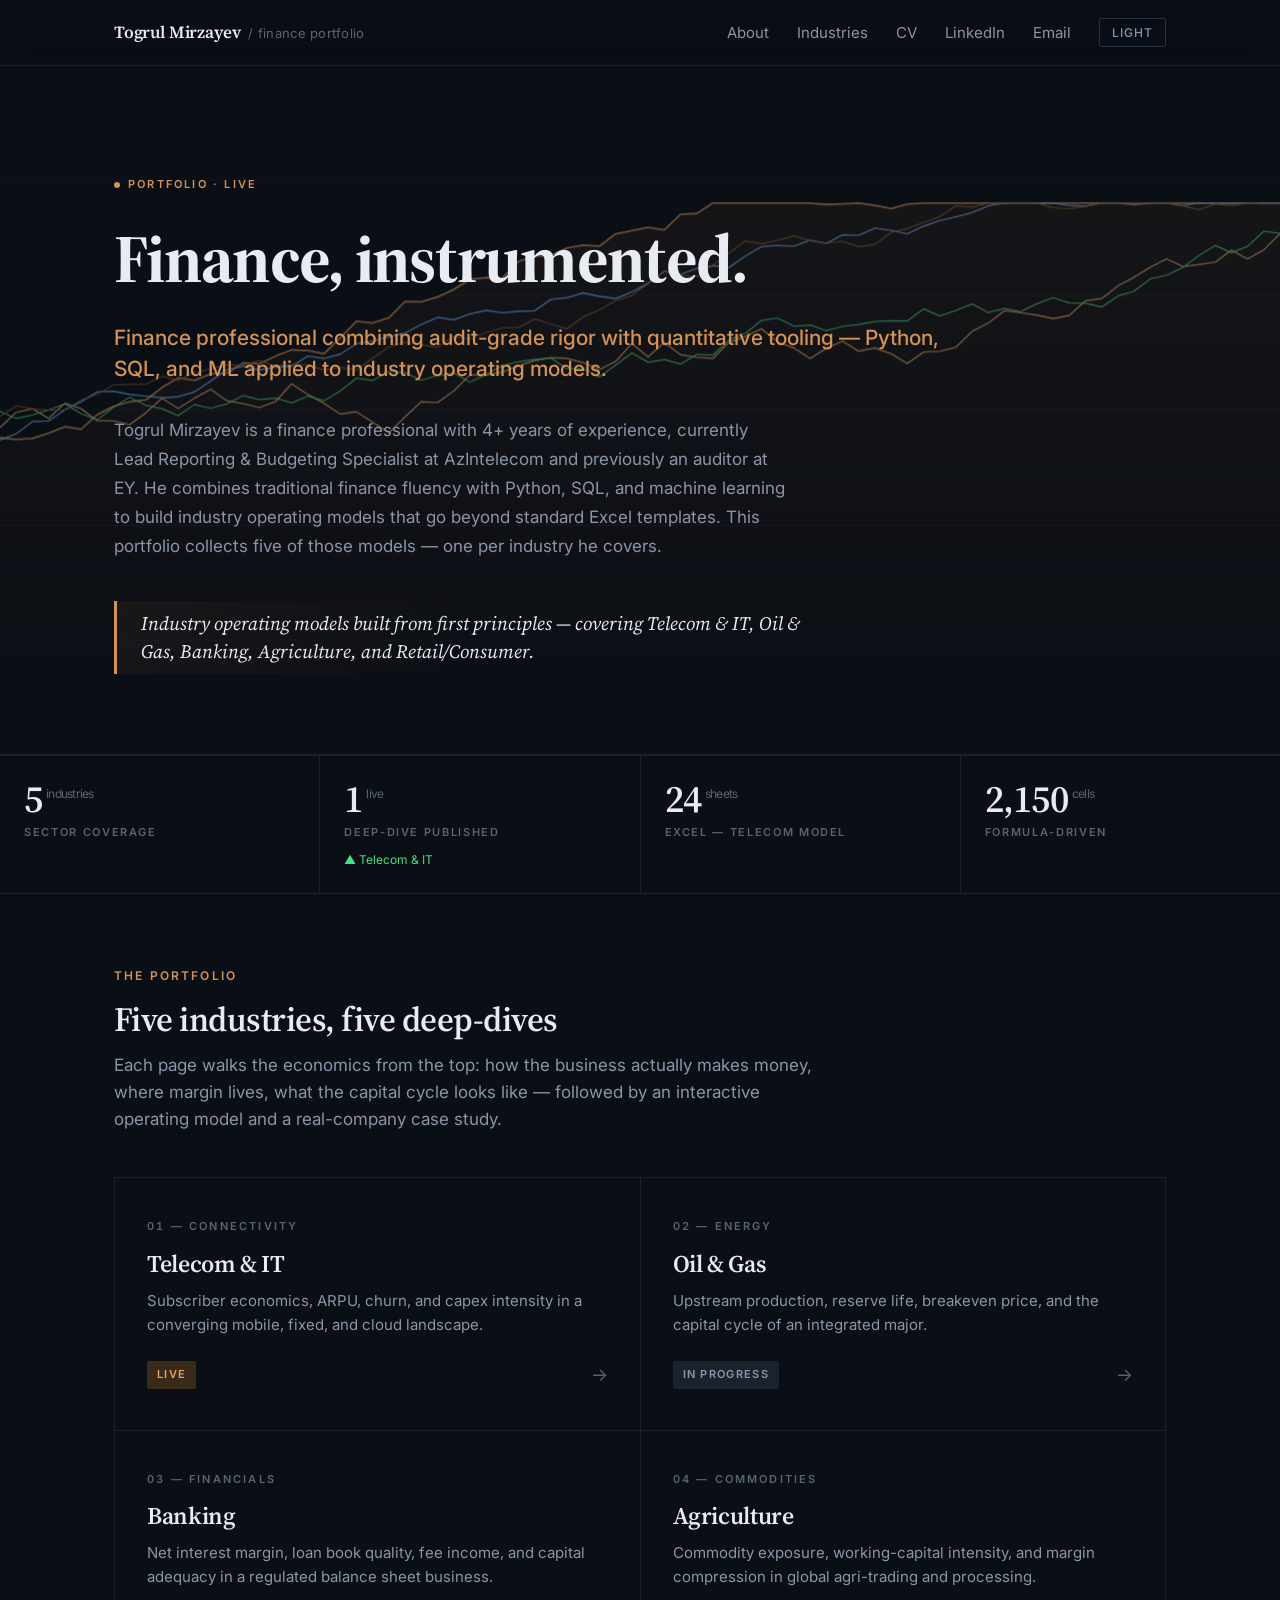
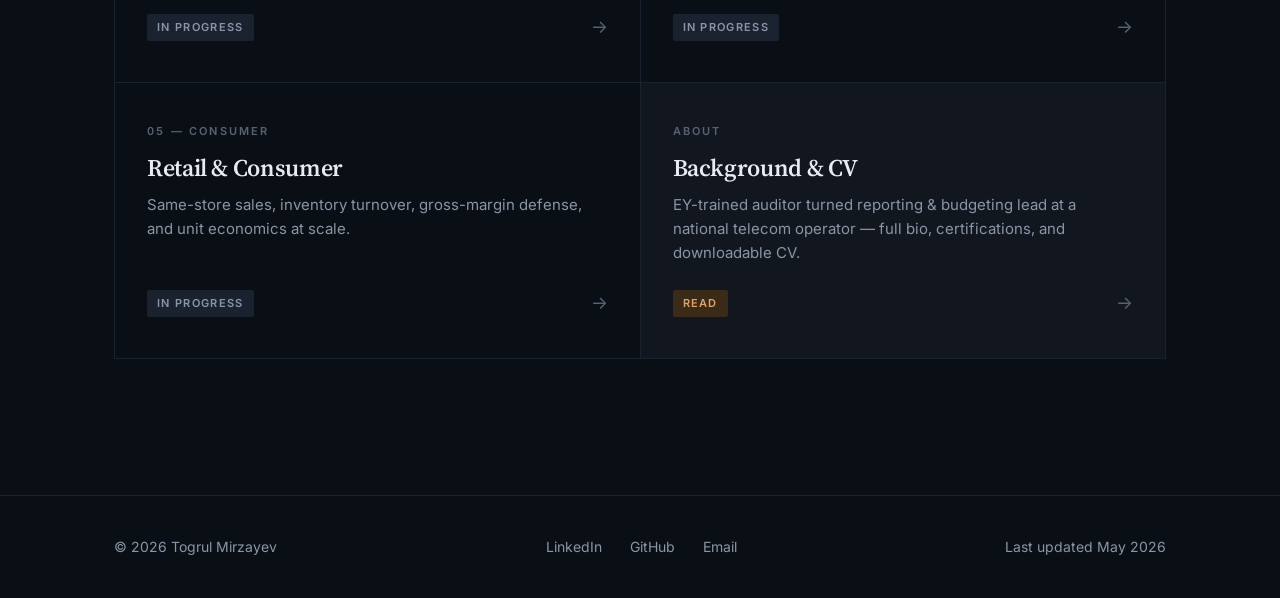
==== commit f186fac9: "Fix redesign: cache-bust assets, restructure stats bar, override section padding Three fixes after t" ====
--- a/index.html
+++ b/index.html
@@ -5,8 +5,8 @@
   <meta name="viewport" content="width=device-width, initial-scale=1">
   <title>Togrul Mirzayev — Finance Portfolio</title>
   <meta name="description" content="Industry operating models built from first principles — covering Telecom &amp; IT, Oil &amp; Gas, Banking, Agriculture, and Retail/Consumer.">
-  <link rel="stylesheet" href="assets/css/styles.css">
-  <script src="assets/js/main.js"></script>
+  <link rel="stylesheet" href="assets/css/styles.css?v=3">
+  <script src="assets/js/main.js?v=3"></script>
 </head>
 <body>
 
@@ -38,24 +38,22 @@
 </section>
 
 <section class="stats-bar" aria-label="Portfolio scope">
-  <div class="container" style="display: contents;">
-    <div class="stat">
-      <div class="stat-value">5<span class="unit">industries</span></div>
-      <div class="stat-label">Sector coverage</div>
-    </div>
-    <div class="stat">
-      <div class="stat-value">1<span class="unit">live</span></div>
-      <div class="stat-label">Deep-dive published</div>
-      <div class="stat-trend">▲ Telecom &amp; IT</div>
-    </div>
-    <div class="stat">
-      <div class="stat-value">24<span class="unit">sheets</span></div>
-      <div class="stat-label">Excel — Telecom model</div>
-    </div>
-    <div class="stat">
-      <div class="stat-value">2,150<span class="unit">cells</span></div>
-      <div class="stat-label">Formula-driven</div>
-    </div>
+  <div class="stat">
+    <div class="stat-value">5<span class="unit">industries</span></div>
+    <div class="stat-label">Sector coverage</div>
+  </div>
+  <div class="stat">
+    <div class="stat-value">1<span class="unit">live</span></div>
+    <div class="stat-label">Deep-dive published</div>
+    <div class="stat-trend">▲ Telecom &amp; IT</div>
+  </div>
+  <div class="stat">
+    <div class="stat-value">24<span class="unit">sheets</span></div>
+    <div class="stat-label">Excel — Telecom model</div>
+  </div>
+  <div class="stat">
+    <div class="stat-value">2,150<span class="unit">cells</span></div>
+    <div class="stat-label">Formula-driven</div>
   </div>
 </section>
 
--- a/assets/css/styles.css
+++ b/assets/css/styles.css
@@ -246,6 +246,7 @@
   background: var(--border);
   border-top: 1px solid var(--border);
   border-bottom: 1px solid var(--border);
+  padding: 0;       /* override section { padding: 4.5rem 0 } */
 }
 .stat {
   background: var(--bg);
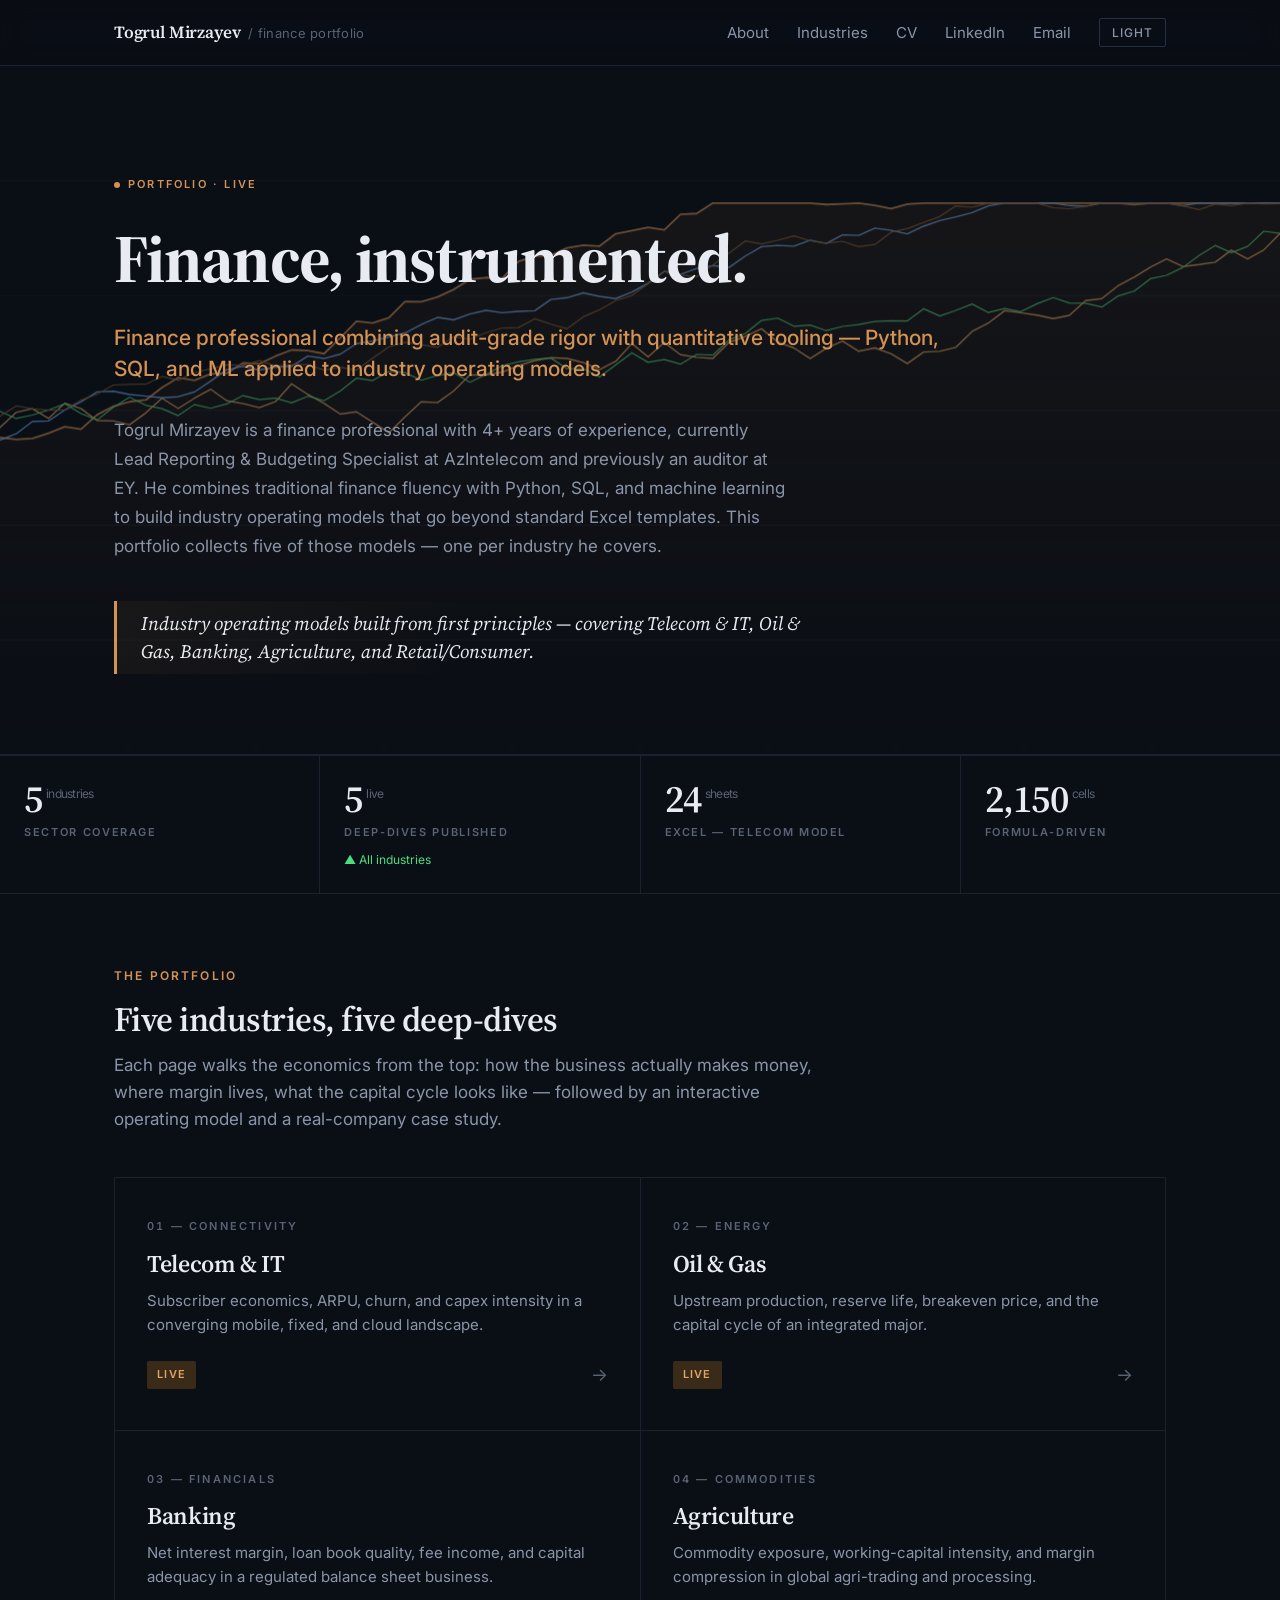
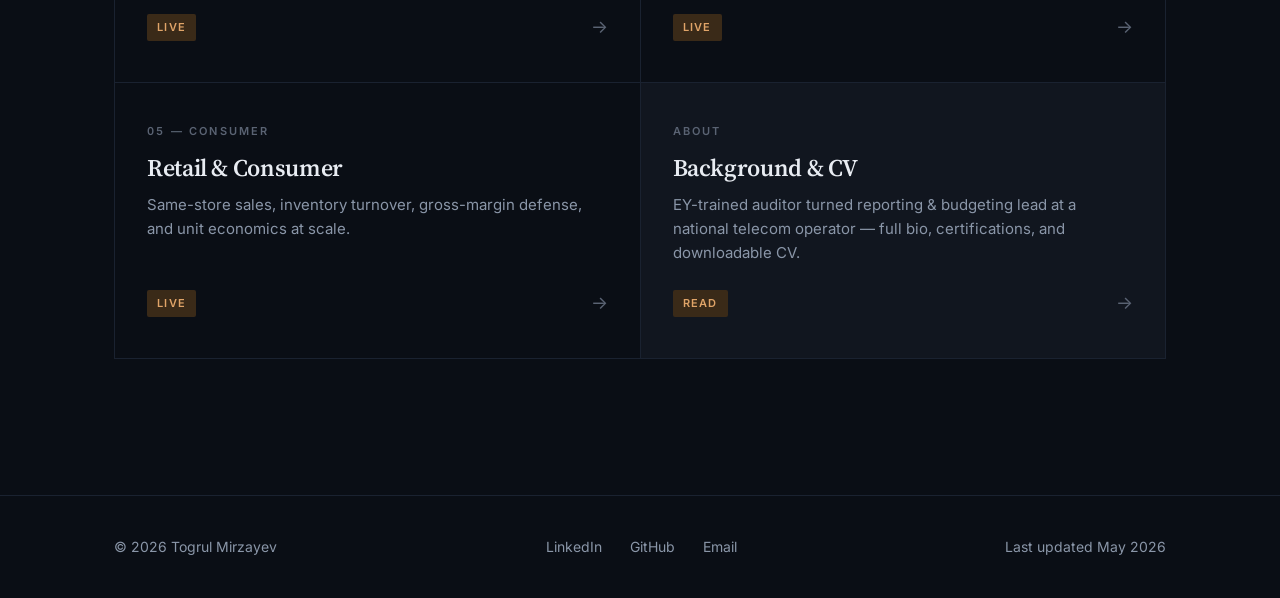
==== commit 3ce5d8e6: "Add Oil & Gas, Banking, Agriculture, Retail deep-dives — all five industries live Phase-1 deep-dives" ====
--- a/index.html
+++ b/index.html
@@ -43,9 +43,9 @@
     <div class="stat-label">Sector coverage</div>
   </div>
   <div class="stat">
-    <div class="stat-value">1<span class="unit">live</span></div>
-    <div class="stat-label">Deep-dive published</div>
-    <div class="stat-trend">▲ Telecom &amp; IT</div>
+    <div class="stat-value">5<span class="unit">live</span></div>
+    <div class="stat-label">Deep-dives published</div>
+    <div class="stat-trend">▲ All industries</div>
   </div>
   <div class="stat">
     <div class="stat-value">24<span class="unit">sheets</span></div>
@@ -86,7 +86,7 @@
           <p>Upstream production, reserve life, breakeven price, and the capital cycle of an integrated major.</p>
         </div>
         <div class="card-footer">
-          <span class="status status-progress">In progress</span>
+          <span class="status status-live">Live</span>
           <span class="arrow" aria-hidden="true">&rarr;</span>
         </div>
       </a>
@@ -98,7 +98,7 @@
           <p>Net interest margin, loan book quality, fee income, and capital adequacy in a regulated balance sheet business.</p>
         </div>
         <div class="card-footer">
-          <span class="status status-progress">In progress</span>
+          <span class="status status-live">Live</span>
           <span class="arrow" aria-hidden="true">&rarr;</span>
         </div>
       </a>
@@ -110,7 +110,7 @@
           <p>Commodity exposure, working-capital intensity, and margin compression in global agri-trading and processing.</p>
         </div>
         <div class="card-footer">
-          <span class="status status-progress">In progress</span>
+          <span class="status status-live">Live</span>
           <span class="arrow" aria-hidden="true">&rarr;</span>
         </div>
       </a>
@@ -122,7 +122,7 @@
           <p>Same-store sales, inventory turnover, gross-margin defense, and unit economics at scale.</p>
         </div>
         <div class="card-footer">
-          <span class="status status-progress">In progress</span>
+          <span class="status status-live">Live</span>
           <span class="arrow" aria-hidden="true">&rarr;</span>
         </div>
       </a>
